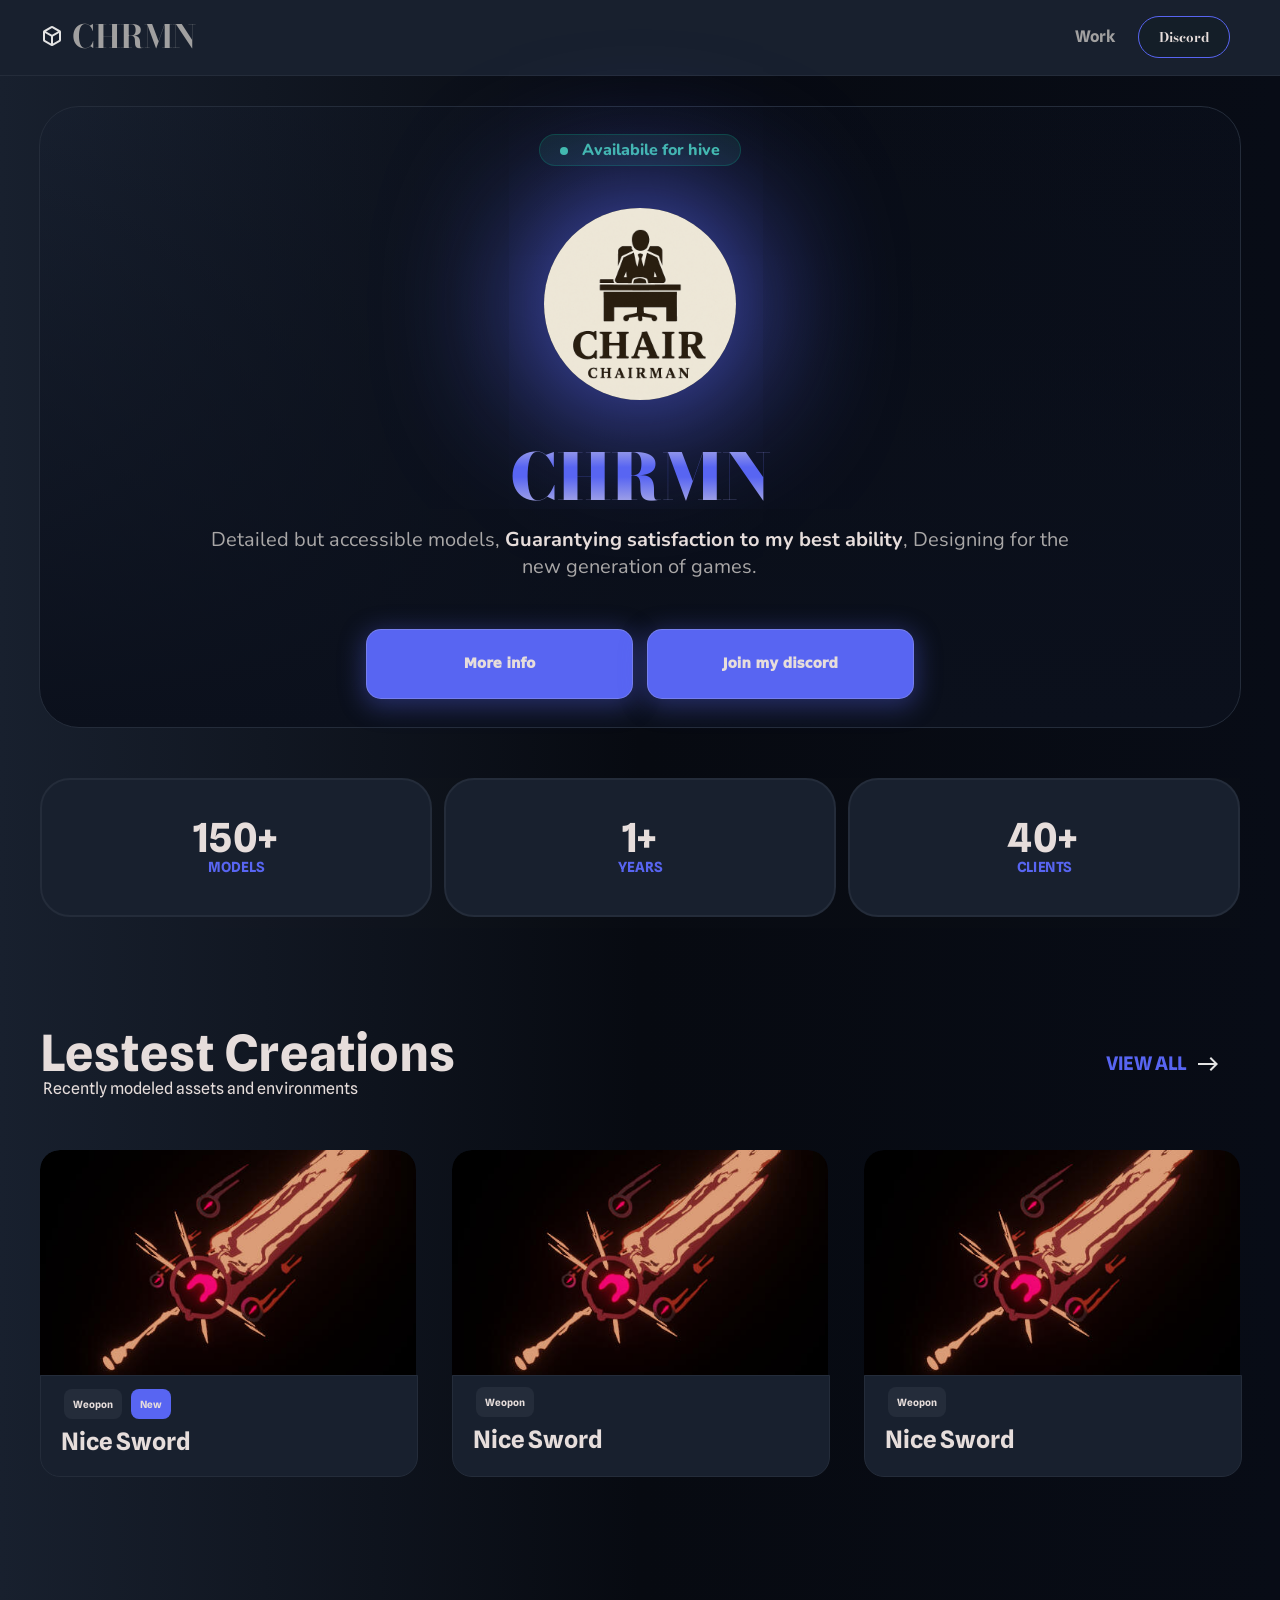
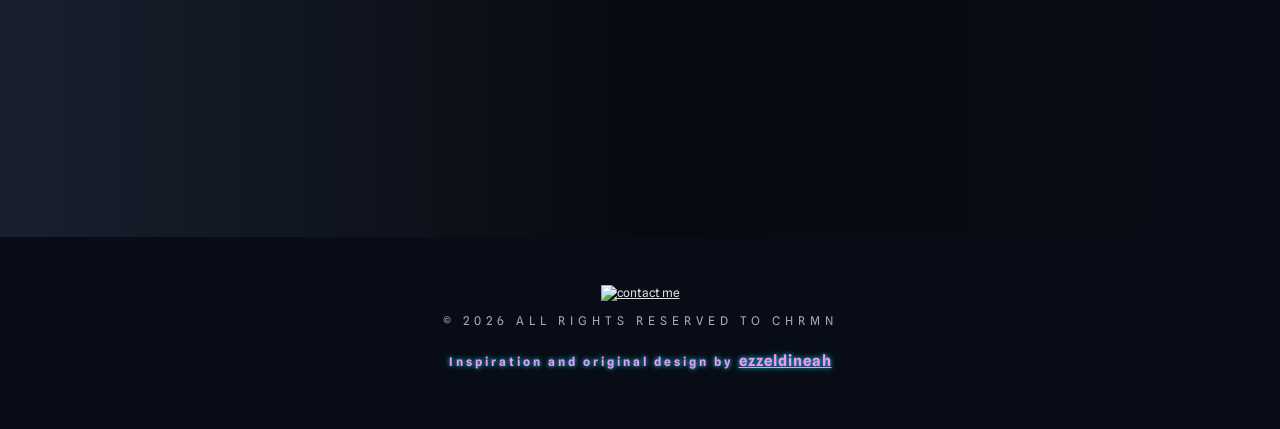
==== index.html @ 0dd06a80 "Add files via upload" ====
<html lang="en">
<head>
    <meta charset="UTF-8">
    <title>CHRMN portfolio</title>
    <meta name="viewport" content="width=device-width, initial-scale=1.0">
    <link rel="stylesheet" href="style.css">
</head>
<body>
    <header>
        <div>
            <h1><a href="index.html"><img src="images/cube.svg" alt=""> CHRMN</a></h1>
            <nav>
                <ul>
                    <li><a href="current.html">Work</a></li>
                    <li><a href="https://discord.gg/acXDF9AMBc"><button>Discord</button></a></li>
                </ul>
            </nav>
        </div>
         
    </header>
    
    <div class="main">
        <div id="mainsec1"> <p><b></b> Availabile for hive</p></div>
        <img id="mainsec2" src="images//logo.png" alt="">
        <h1 id="mainsec3">CHRMN</h1>
        <p id="mainsec4">Detailed but accessible models, <b>Guarantying satisfaction to my best ability</b>, Designing for the new generation of games.</p>
        <span id="mainsec5">
            <button> More info </button>
            <a href="https://discord.gg/acXDF9AMBc"><button> Join my discord </button></a>
        </span>
    </div>
    <section id="dov" class="acheivements">
        <div id="s1"><h2>150+ <p>MODELS</p></h2></div>
        <div id="s2"><h2>1+ <p>YEARS</p></h2></div>
        <div id="s3"><h2>40+ <p>CLIENTS</p></h2></div>
    </section>

    <section id="dov" class="creations">
        <div>
            <h1>Lestest Creations</h1>
            <p>Recently modeled assets and environments</p>
        </div>

        <div>
            <a href="current.html"><h3>VIEW ALL <img src="images/right.svg" alt="View my work"></h3>
            </a>
        </div>
    </section>
    <section id="dov" class="recent" >
        <div >
            <span><img src="images/image03.jpg" alt="#"></span>
            <div >
                <p><a>Weopon</a> <a id="new">New</a></p>
                <h1>Nice Sword</h1>
            </div>
        </div>
         <div>
            <span><img src="images/image03.jpg" alt="#"></span>
            <div>
                <p><a>Weopon</a> </p>
                <h1>Nice Sword</h1>
            </div>
        </div>
         <div>
            <span><img src="images/image03.jpg" alt="#"></span>
            <div>
                <p><a>Weopon</a></p>
                <h1>Nice Sword</h1>
            </div>
        </div>
    </section>
    <footer>
        <a href="https://discord.com/users/chair_5041" target="_blank"><img src="images/mail_24dp_E3E3E3_FILL0_wght400_GRAD0_opsz24.svg" alt="contact me"></a>
        <p id="c">© 2026 All rights reserved to Chrmn</p>
        <p id="e">Inspiration and original design by <a target="_blank" href="https://discord.com/users/ezzeldineah">ezzeldineah</a></p>
    </footer>
</body>
</html>
---- style.css ----
@import url('https://fonts.googleapis.com/css2?family=Bodoni+Moda:ital,opsz,wght@0,6..96,400..900;1,6..96,400..900&family=Nixie+One&display=swap');
@import url('https://fonts.googleapis.com/css2?family=Nunito:ital,wght@0,200..1000;1,200..1000&display=swap');
@import url('https://fonts.googleapis.com/css2?family=Nunito:ital,wght@0,200..1000;1,200..1000&family=Spline+Sans:wght@300..700&display=swap');
*{
    color: #E6DDDB;
}

body{
    background: linear-gradient(-90deg, #080c16 0%, #070a11 50%, #18202E 100%);
    margin: 0;
    overflow-x: hidden;
}
header{
    background-color: #18202E;
    display: flex;
    justify-content: center;
    align-items: center;
    margin: 0px;
    border-bottom: 1px solid #242c3a;
    font-family: "Bodoni Moda", sans-serif;
    font-weight: bold;
    width: 100vw;
}
header h1{
    line-height: 1;
}
header a{
    color: rgb(161, 160, 160);
    text-decoration: none;  
    transition: all 100ms ease 0s;
}
header a:hover{
    color: #ffffff;
}
header div{
    width: min(75em, 95%);
    display: flex;
    justify-content: space-between;
    
}
nav{
    font-family: Spline sans,system-ui, -apple-system, BlinkMacSystemFont, 'Segoe UI', Roboto, Oxygen, Ubuntu, Cantarell, 'Open Sans', 'Helvetica Neue', sans-serif;
    
}
nav ul{
    list-style-type: none;
}
nav li{
    display: inline-block;
    padding:0px 10px;
}
nav li button{
    background-color: #0e1b1b47;
    transition: all 0.3s ease 0s;
    border-radius: 100px;
    border: 1px solid #5865f2;
    padding:10px 20px;
    transition: all 0.3s ease 0s;
    font-family: "Bodoni Moda", sans-serif;
    font-weight: bold;
}
nav li button:hover{
    background-color: #E6DDDB;
    color: #152828;
}

@media (max-width:500px){
    header{
        justify-content: center;
    }
    header nav{
        display: none;
    }
    header div{
        justify-content: center;
    }

    footer{
        padding-bottom: 30px;
    }
    #Work nav{
        display: block;
    }
    body{
        overflow-x: scroll;
    }
    #mainsec3{
        transition: all 6s ease;
        scale: 0.5;
    }
    #mainsec4{
        transition: all 6s ease;
        
    }
    #mainsec5{
        scale:0.5;
    }
    #s1{
        width: 100%;
    }
    #s1 h2{
        scale: 0.5;
    }
    #s2{
        width: 80%;
        translate: 20% 0%;
    }
    #s2 h2{
        scale: 0.5;
    }
    .creations div h1{
        scale:0.8;
    }
    .creations div p{
        scale:0.8;
    }
    .creations h3{
        scale:0.5;
        translate: -40% 0%;
    
    }

    .allimg a:nth-child(1) img{
        border-bottom: 2px solid #E6DDDB;
    }

}

/* info card */
.main{
    min-height: 620px;
    margin: auto;
    margin-top: 30px;
    border-radius: 40px;
    background:linear-gradient(0deg, #0b101c, #1a264217);
    border: 1px solid #242c3a;
    width:min(75em, 95dvw);
    display: grid;
    grid-template-rows: 60px 220px 100px 80px 80px;
    grid-template-areas: 
    "availability"
    "logo"
    'name'
    'detail'
    'buttons' ;
    align-items: center;
    justify-items: center;
    justify-content: center;
    align-content: space-evenly;
    font-family: Nunito, system-ui, -apple-system, BlinkMacSystemFont, 'Segoe UI', Roboto, Oxygen, Ubuntu, Cantarell, 'Open Sans', 'Helvetica Neue', sans-serif;
}

#mainsec1{
    max-width: 80vw;
    padding: 14px;
    grid-area: 'availability';
    text-align: center;
}
#mainsec1 p{
    color: #40c5a6;
    background-color: #40c5a61b;
    padding: 4px;
    padding-left: 20px;
    padding-right: 20px;
    border-radius: 100px;
    border: 1px solid #04634d90;
    font-weight: 800;
}
#mainsec1 b{
    background-color: #40c5a6;
    display: inline-block;
    margin-right: 10px;
    width: 8px;
    height: 8px;
    border-radius: 100%;
    animation-name: pin;
    animation-duration: 1.3s;
    animation-delay: 0s;
    animation-timing-function: ease;
    animation-iteration-count: infinite;
    
}
@keyframes pin{
    0%{
        box-shadow: 0px 0px 1px 1px #40c5a6;
        
    }
    50%{
        box-shadow:0px 0px 6px 6px #40c5a6;
        box-shadow: 0px 0px 5px 5px #40c5a61b ;
    }
}
#mainsec2{
    grid-area: 'logo';
    width: clamp(2vw, 12rem, 80vw);
    height: auto;
    border-radius: 100%;
    box-shadow: 0px 0px 150px 10px #5865f2 ;
    animation: hover 7s ease-out infinite;
}
@keyframes hover{
    0%{
        transform: translateY(0px);
    }
    50%{
        transform: translateY(10px);
    }
    100%{
       transform: translateY(0px); 
    }

}
#mainsec3{
    grid-area: 'name';
    font-size:4rem;
    background:linear-gradient(#E6DDDB 0%, #5865f2 40%, #5865f2 50%, #E6DDDB 100%);
    -webkit-background-clip:text;
    color: transparent;
    font-family: "Bodoni Moda", sans-serif;
    font-weight: 1000;
}
#mainsec4{
    grid-area: 'detail';
    font-size:clamp( 1em, 20px, 5vw);
    width: 80%;
    text-align: center;
    padding-bottom: 5%;
    color: rgb(169, 167, 167);
    font-weight:400;
    
}
.main #mainsec5 button{

    background-color: #5865f2;
    border-radius: 15px;
    border: none;
    margin: 5px;
    height: 70px;
    box-shadow: 0px 5px 25px 3px #5865f259;
    width: min(20em);
    border: 1px solid #e6dddb36;
    font-weight: 1000;
    transition: all 150ms ease-in-out;
    font-family: system-ui, -apple-system, BlinkMacSystemFont, 'Segoe UI', Roboto, Oxygen, Ubuntu, Cantarell, 'Open Sans', 'Helvetica Neue', sans-serif;
}
.main button:hover{
    scale: 1.05;
}
#mainsec5{
    padding: 20px;
    margin-bottom: 20px;
    grid-area: 'buttons';
    text-align: center;
    
}


/* achivements */
.acheivements{
    background-color: #242c3a07;
    text-align: center;
    width:min(75em, 95vw);
    margin: auto;
    margin-top: 50px;
    height: 150px;
    display: flex;
    gap: 1%;

    
}
.acheivements div{
    background-color: #18202E;
    width: 100%;
    height: 90%;
    border-radius: 30px;
    border: 2px solid #242c3a;
    display: flex;
    align-items: center;
    justify-content: center;
    gap: 5px;
    flex-shrink: 1;
    font-family:Spline sans,sans-serif, -apple-system, BlinkMacSystemFont, 'Segoe UI', Roboto, Oxygen, Ubuntu, Cantarell, 'Open Sans', 'Helvetica Neue', sans-serif;

    
}
.acheivements div h2{
    width: 30%;
    font-size: 40px;
    margin: 0; 
    line-height: 1;
    font-weight: 1000;
}
.acheivements div h2 p{
    scale: 0.7;
    font-size: 20px;
    color: #5865f2;
    font-weight: 800;
    margin: 0;
}
.acheivements div:hover{
    border-color: #5865f250;
}

@media (max-width:1000px){
    .acheivements{
        margin-bottom: 220px;
        display: grid;
        grid-template-columns: 50% 50%;
        grid-template-rows:100% 100%;
    }
    #s3{
        width: 200%;
    }
    
}

/* creations */

.creations{
    margin: auto;
    margin-top: 100px;
    display: flex;
    justify-content: space-between;
    align-items: center;
    width: min(75em, 95dvw);
    font-family:Spline sans,sans-serif, -apple-system, BlinkMacSystemFont, 'Segoe UI', Roboto, Oxygen, Ubuntu, Cantarell, 'Open Sans', 'Helvetica Neue', sans-serif;
    
}
.creations div h1{
    margin: 0px;
    line-height:1;
    font-weight: 1000;
    font-size: 50px;
    
}
.creations div p{
    line-height: 1;
    margin: 3px;
}
.creations h3{
    display: flex;
    color: #5865f2;
    padding-right: 20px;
    
}
.creations a{
    text-decoration: none;
}

.creations h3 img{
    padding-left: 10px;
}

.creations h3:hover img{
    animation: forwards 1s linear;
    translate: 6px 0%;
    transition: all 50ms ease;
    cursor: pointer;
}

/* recent */
.recent{
    grid-template-columns: repeat(auto-fit, minmax(350px, 1fr));
    display: grid;
    margin: auto;
    margin-top: 50px;    
    width: min(75em, 95%);
    flex-wrap: wrap;
    gap: 3%;
    padding: 0px;
    justify-content: space-between;
    font-family:Spline sans,sans-serif, -apple-system, BlinkMacSystemFont, 'Segoe UI', Roboto, Oxygen, Ubuntu, Cantarell, 'Open Sans', 'Helvetica Neue', sans-serif;
}
.recent div{
    width:100%;
    border-radius: 20px;

}
.recent div div{
    width:100%;
    height: 100px;
    border-top-left-radius:0px ;
    border-top-right-radius:0px ;
    background-color: #18202E;
    display: flex;
    flex-direction: column;
    line-height:0.1;
    position: relative;
    z-index: 0;
    border: 1px solid #242c3a;
}
.recent div div a{
    background-color: #242c3a;
    padding:9px;
    margin: 3px;
    text-decoration: none;
    border-radius: 8px;
    font-weight: 1000;
    font-size: 10px;
}
.recent div div #new{
    background-color: #5865f2;
}
.recent div div p{
    padding:10px;
    padding-left: 20px;
    padding-bottom: 0px;
    
}
.recent div div h1{
    padding-bottom:10px;
    padding-left: 20px;
    padding-top: 0px;
    transition: all 100ms ease;
}
.recent img{
    border-top-left-radius:20px ;
    border-top-right-radius:20px ;
    width:100%;
    aspect-ratio: 1/0.6;
    object-fit: cover;
    z-index: -1;
    transition: all 500ms ease;
}
.recent span{
    width: 100%;
    height:auto;
    display: block;
    overflow: hidden;
    border-top-left-radius:20px ;
    border-top-right-radius:20px ;
}
.recent div:hover img{
   scale: 1.05;
   
}
.recent div:hover div h1{
   color: #5865f2;
   
}
/* footer */
footer{
    font-size: 12px;
    text-align: center;
    width: 100dvw;
    height: 16em; 
    position: relative;
    background-color: #080c16;
    display: flex;
    flex-direction: column;
    margin-top: 40dvh;
    align-items: center;
    justify-content: center;
    font-family:Spline sans,sans-serif, -apple-system, BlinkMacSystemFont, 'Segoe UI', Roboto, Oxygen, Ubuntu, Cantarell, 'Open Sans', 'Helvetica Neue', sans-serif;
    
}
footer #c{
    color:rgb(169, 167, 167) ;
    text-transform: uppercase;
    letter-spacing: 5px;
}
footer #e{
    color:rgb(250, 144, 250);
    letter-spacing: 3px;
    font-weight: 1000;
    font-size: 12px;
    animation: glow 3s ease-in-out 0s infinite forwards;
}
footer #e a{
    font-size: 15px;
    color:rgb(250, 144, 250);
    letter-spacing: 1px;
    animation: glow 6s ease-in-out 0s infinite forwards;
   
}
@keyframes glow{
    0%{
         text-shadow: 0px 0px 5px cyan;
    }
    50%{
         text-shadow: 0px 0px 28px rgb(250, 144, 250);
    }
    100%{
         text-shadow: 0px 0px 5px cyan;
    }
}
footer a:hover{
    translate: 0% -50%;
    transition: all 150ms ease;
    color: cyan;
    scale: 1.2 ;
}
footer #e a:hover{
    transition: all 150ms ease;
    color: rgba(0, 255, 255, 0.609);
    scale: 1.2 ;
}

/* @keyframes fade-slide{
   from{
    opacity: 0;
    padding-top: 30px;
   }
   to{
    opacity: 1;
    padding-top: 0px;
   }

} */

/* #dov{
    animation: fade-slide 1s ease;
    animation-timeline: view();
    animation-range: entry 0% cover 50%;
} */


/* ------------------WORKALL------------------------- */
#Work{
    background-color: #18202E;
    display: flex;
    justify-content: space-evenly;
    font-family: "Bodoni Moda", sans-serif;
    font-weight: bold;
    width: 100dvw;
    flex-wrap: wrap;
    line-height: 1;
}
nav .ulall{
    list-style-type: none;
    padding: 0px;
    display: flex;
    flex-wrap: wrap;
    justify-content: center;
}
nav .ulall li a{
    margin: 3px;
    font-size: 14px;
    padding: 10px 20px;
    background-color: #242c3a;
    border-radius: 10px;
    border: 1px solid #313846;
}
nav .ulall li{
    display: flex;
    flex-wrap: wrap;
}

/* all categories images */

.allimg{
    display: flex;
    flex-wrap: wrap;
    top: 40px;
    position: relative;
    width: min(79em, 95%);
    justify-content: center;
    gap: 20px;
    margin: auto;
    animation: load 500ms ease;
}

.allimg img{
    width:250px;
    border-radius: 20px;
    border: 2px solid #18202E;
    aspect-ratio: 1/1;
    object-fit: cover;
    max-width: 95%;
    padding: 2px;
}
#qs{
    object-fit: contain;
}
.allimg a:nth-child(1){
  aspect-ratio: 2/1;
  object-fit: cover;
  width:min(32.5em, 95%); 
}
.allimg a:nth-child(1) img{
    width: 100%;
    max-width: 100%;
    aspect-ratio: 2/1;
    object-fit: cover;
}
.allimg .TtO{
    width:min(32.5em, 95%); 
    height: 12em;
    aspect-ratio: 2/1;
    object-fit: contain;
    border: none;
}
.allimg .TtO img{
    width: 100%;
    height: 90%;
    max-width: 100%;
    aspect-ratio: 2/1;
    border: 2px solid #18202E;
}
.ulall #current{
    background-color: #5865f2;
    color: white;
}

.ulall #past{
    background-color: #5865f2;
    color: white;
}

@keyframes load{
    from{
        opacity: 0;
        translate: 0px 10px;
    }
    to{
        opacity: 1;
    }
}
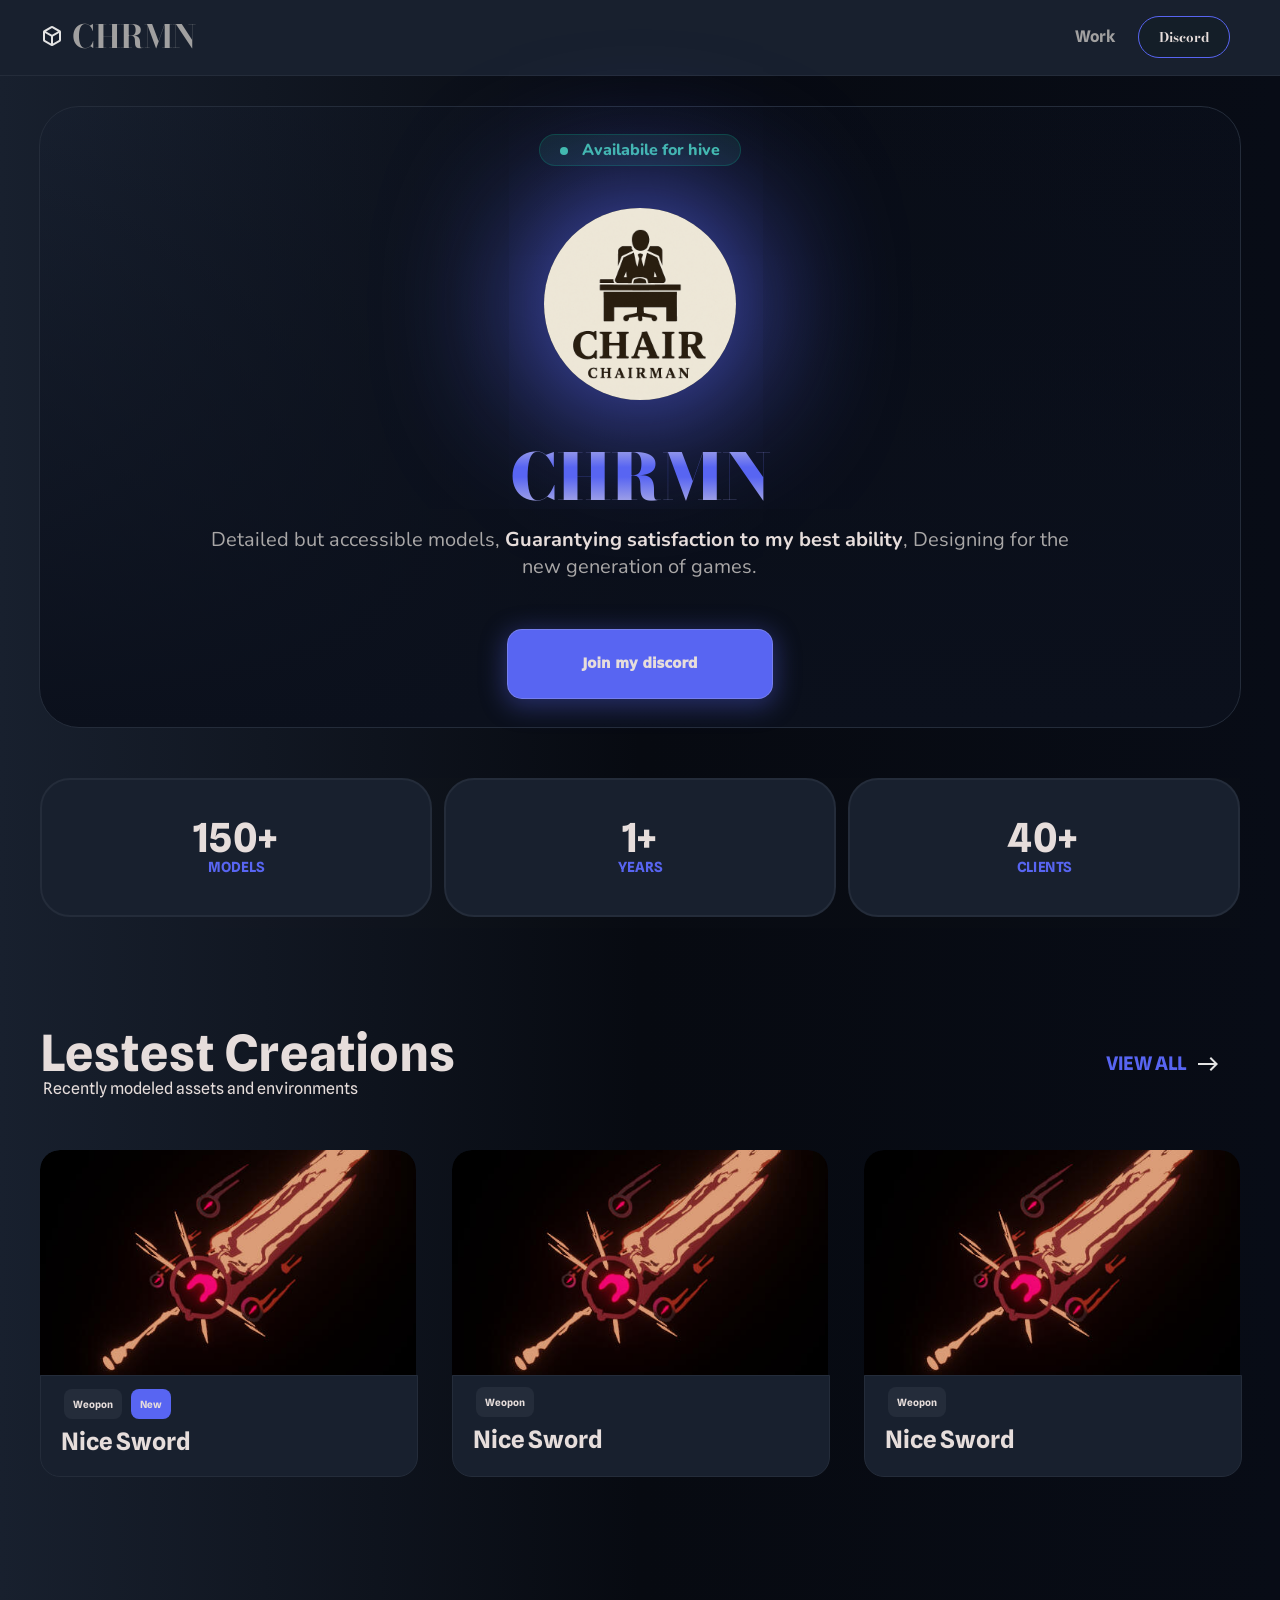
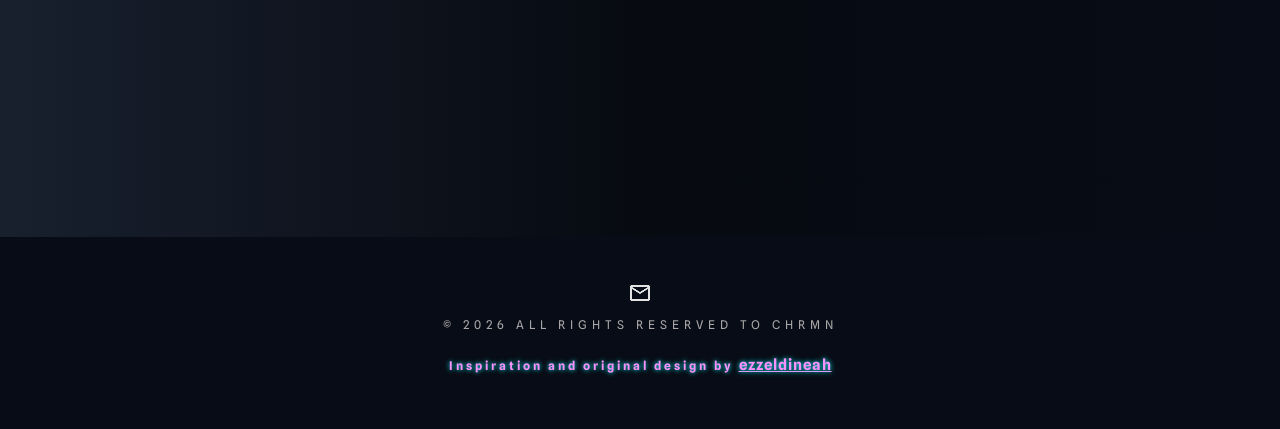
==== commit 4fd17214: "Fix HTML formatting and clean up code" ====
--- a/index.html
+++ b/index.html
@@ -4,6 +4,7 @@
     <title>CHRMN portfolio</title>
     <meta name="viewport" content="width=device-width, initial-scale=1.0">
     <link rel="stylesheet" href="style.css">
+    <link rel="icon" type="image/png" href="images/logo.png">
 </head>
 <body>
     <header>
@@ -25,7 +26,6 @@
         <h1 id="mainsec3">CHRMN</h1>
         <p id="mainsec4">Detailed but accessible models, <b>Guarantying satisfaction to my best ability</b>, Designing for the new generation of games.</p>
         <span id="mainsec5">
-            <button> More info </button>
             <a href="https://discord.gg/acXDF9AMBc"><button> Join my discord </button></a>
         </span>
     </div>
@@ -70,7 +70,7 @@
         </div>
     </section>
     <footer>
-        <a href="https://discord.com/users/chair_5041" target="_blank"><img src="images/mail_24dp_E3E3E3_FILL0_wght400_GRAD0_opsz24.svg" alt="contact me"></a>
+        <a href="https://discord.com/users/chair_5041" target="_blank"><img src="images/mail_24dp_E3E3E3_FILL0_wght400_GRAD0_opsz24.png" alt="contact me"></a>
         <p id="c">© 2026 All rights reserved to Chrmn</p>
         <p id="e">Inspiration and original design by <a target="_blank" href="https://discord.com/users/ezzeldineah">ezzeldineah</a></p>
     </footer>
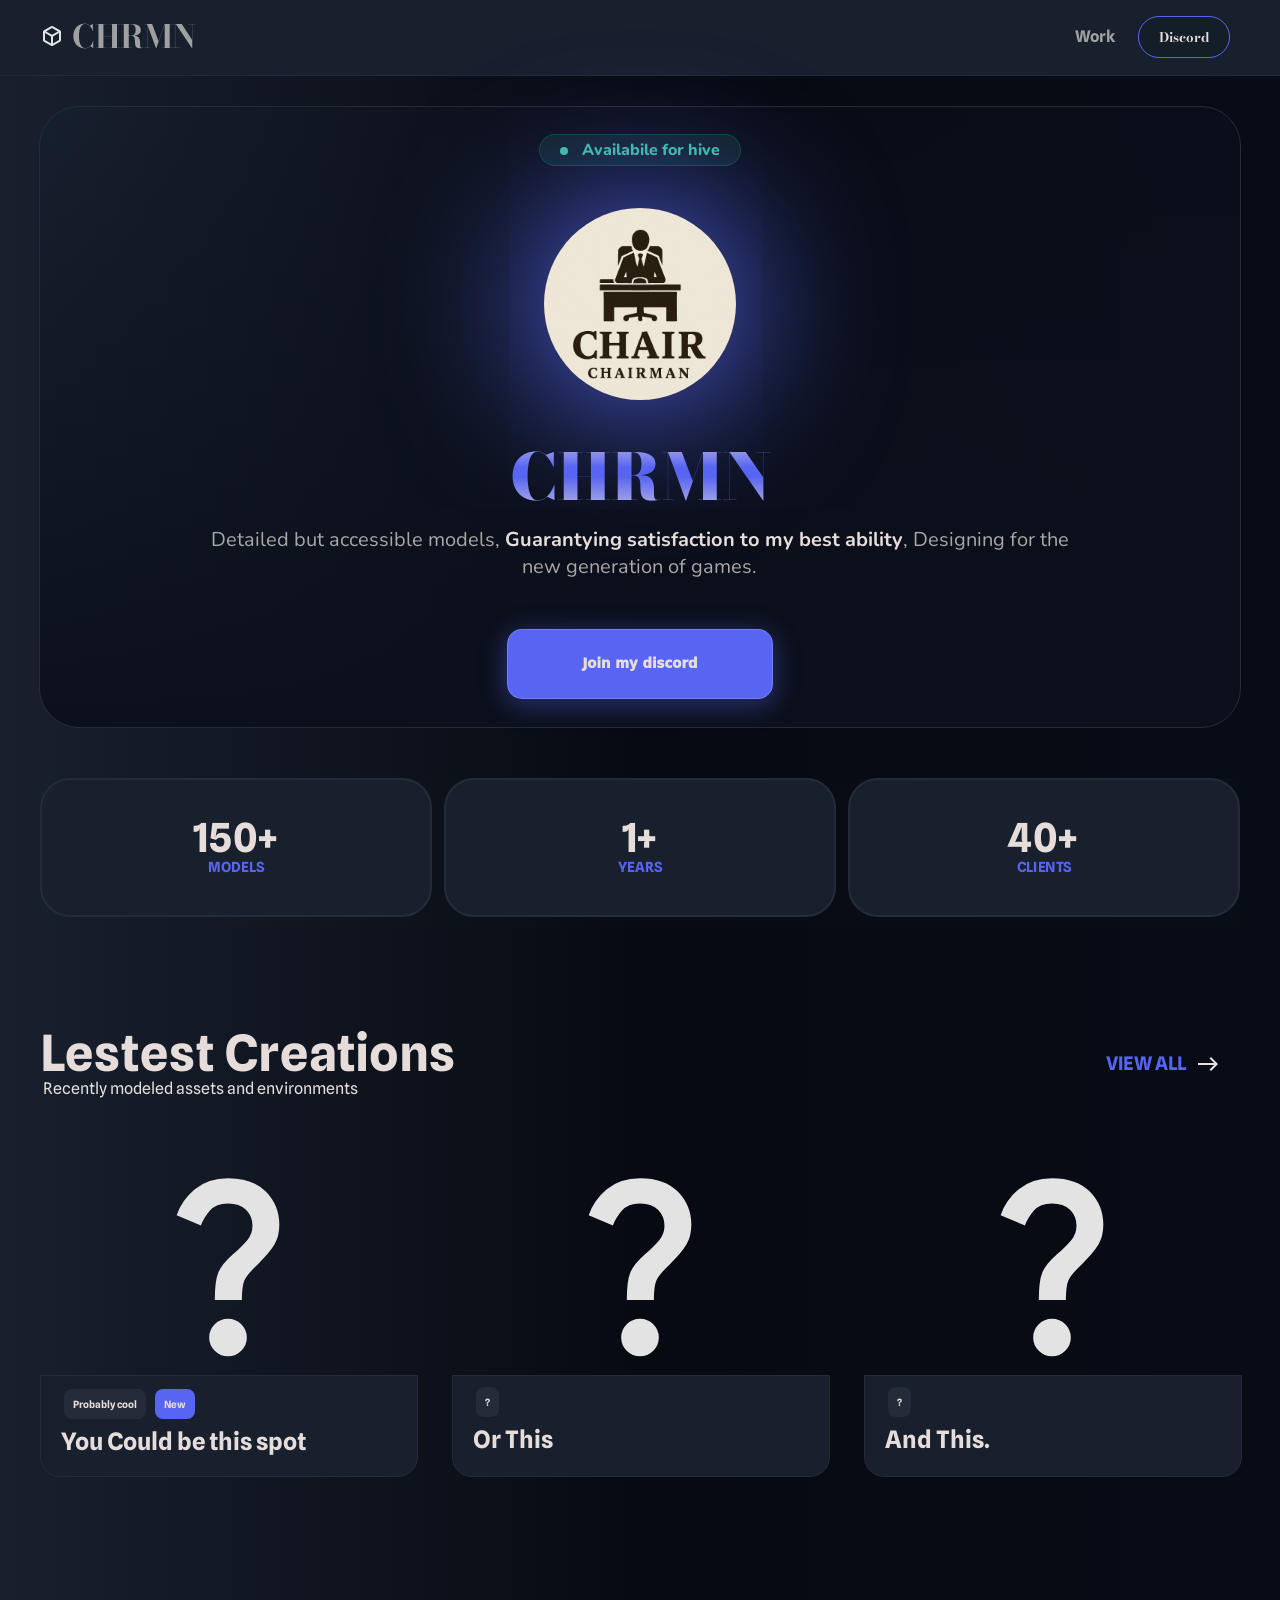
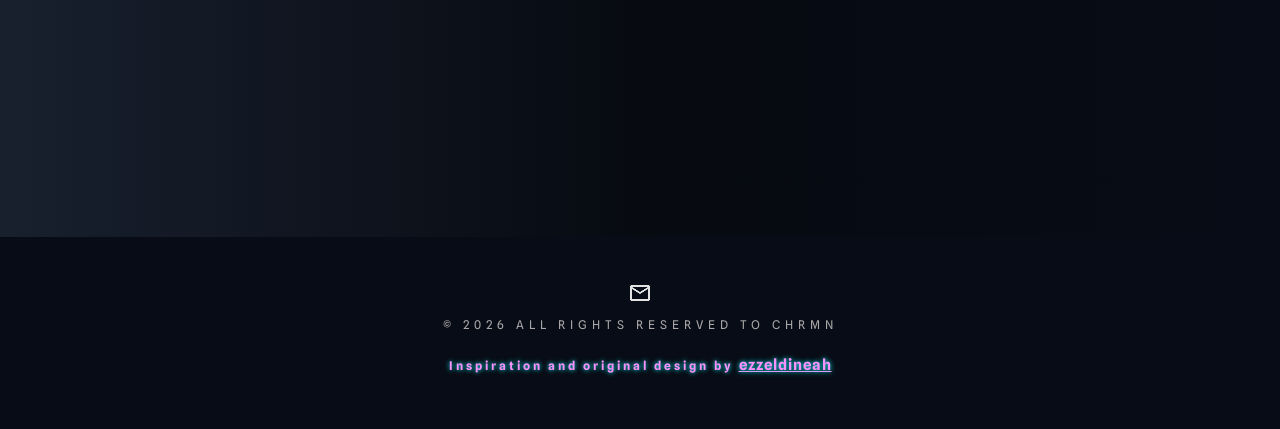
==== commit 0d1f8ae6: "Revise index.html for content and layout updates Updated the content and structure of the portfolio " ====
--- a/index.html
+++ b/index.html
@@ -48,24 +48,24 @@
     </section>
     <section id="dov" class="recent" >
         <div >
-            <span><img src="images/image03.jpg" alt="#"></span>
+            <span><img style="object-fit: contain;" src="images/question_mark_24dp_E3E3E3_FILL0_wght400_GRAD0_opsz24.svg" alt="Be my next model."></span>
             <div >
-                <p><a>Weopon</a> <a id="new">New</a></p>
-                <h1>Nice Sword</h1>
+                <p><a>Probably cool</a> <a id="new">New</a></p>
+                <h1>You Could be this spot</h1>
             </div>
         </div>
          <div>
-            <span><img src="images/image03.jpg" alt="#"></span>
+            <span><img style="object-fit: contain;" src="images/question_mark_24dp_E3E3E3_FILL0_wght400_GRAD0_opsz24.svg" alt="Be my next model."></span>
             <div>
-                <p><a>Weopon</a> </p>
-                <h1>Nice Sword</h1>
+                <p><a>?</a> </p>
+                <h1>Or This</h1>
             </div>
         </div>
          <div>
-            <span><img src="images/image03.jpg" alt="#"></span>
+            <span><img style="object-fit: contain;" src="images/question_mark_24dp_E3E3E3_FILL0_wght400_GRAD0_opsz24.svg" alt="Be my next model."></span>
             <div>
-                <p><a>Weopon</a></p>
-                <h1>Nice Sword</h1>
+                <p><a>?</a></p>
+                <h1>And This.</h1>
             </div>
         </div>
     </section>
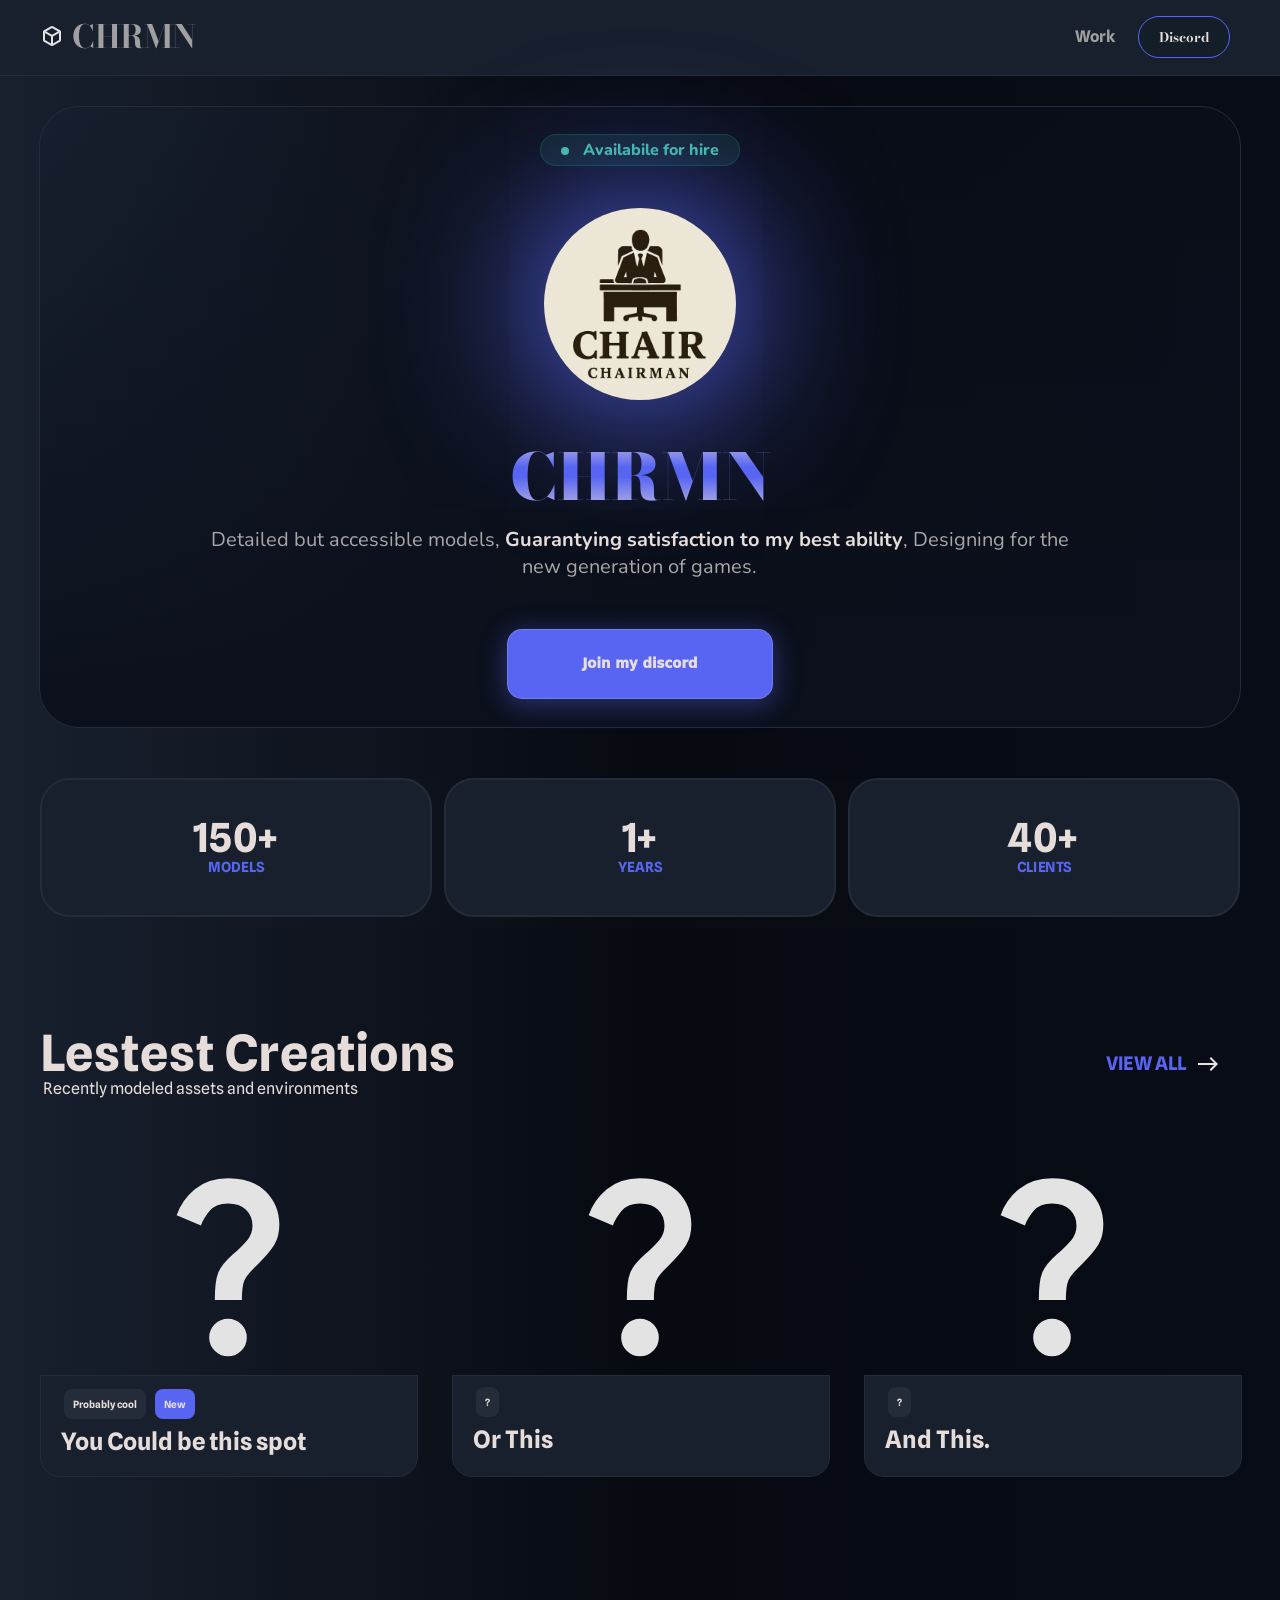
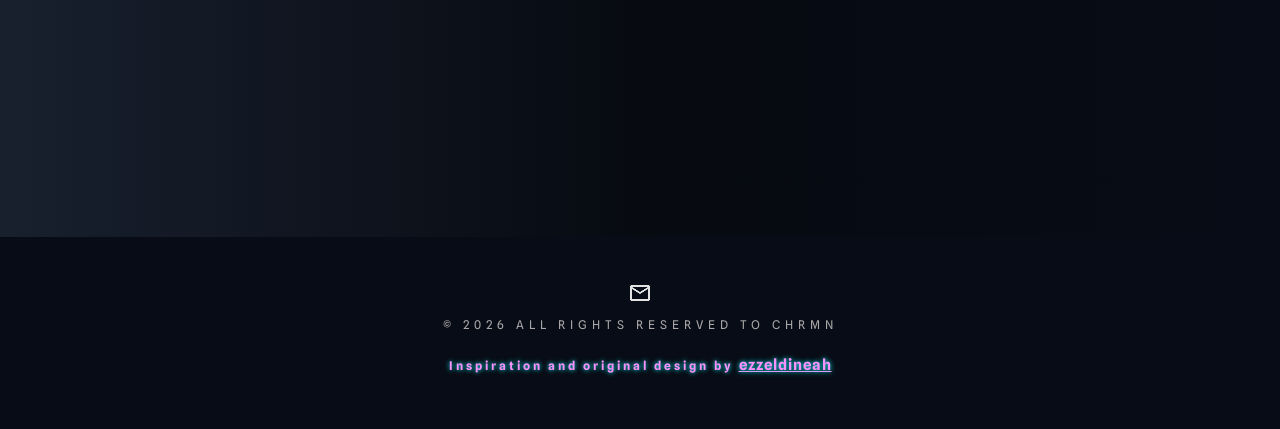
==== commit 920b81b9: "Update index.html" ====
--- a/index.html
+++ b/index.html
@@ -21,7 +21,7 @@
     </header>
     
     <div class="main">
-        <div id="mainsec1"> <p><b></b> Availabile for hive</p></div>
+        <div id="mainsec1"> <p><b></b> Availabile for hire</p></div>
         <img id="mainsec2" src="images//logo.png" alt="">
         <h1 id="mainsec3">CHRMN</h1>
         <p id="mainsec4">Detailed but accessible models, <b>Guarantying satisfaction to my best ability</b>, Designing for the new generation of games.</p>
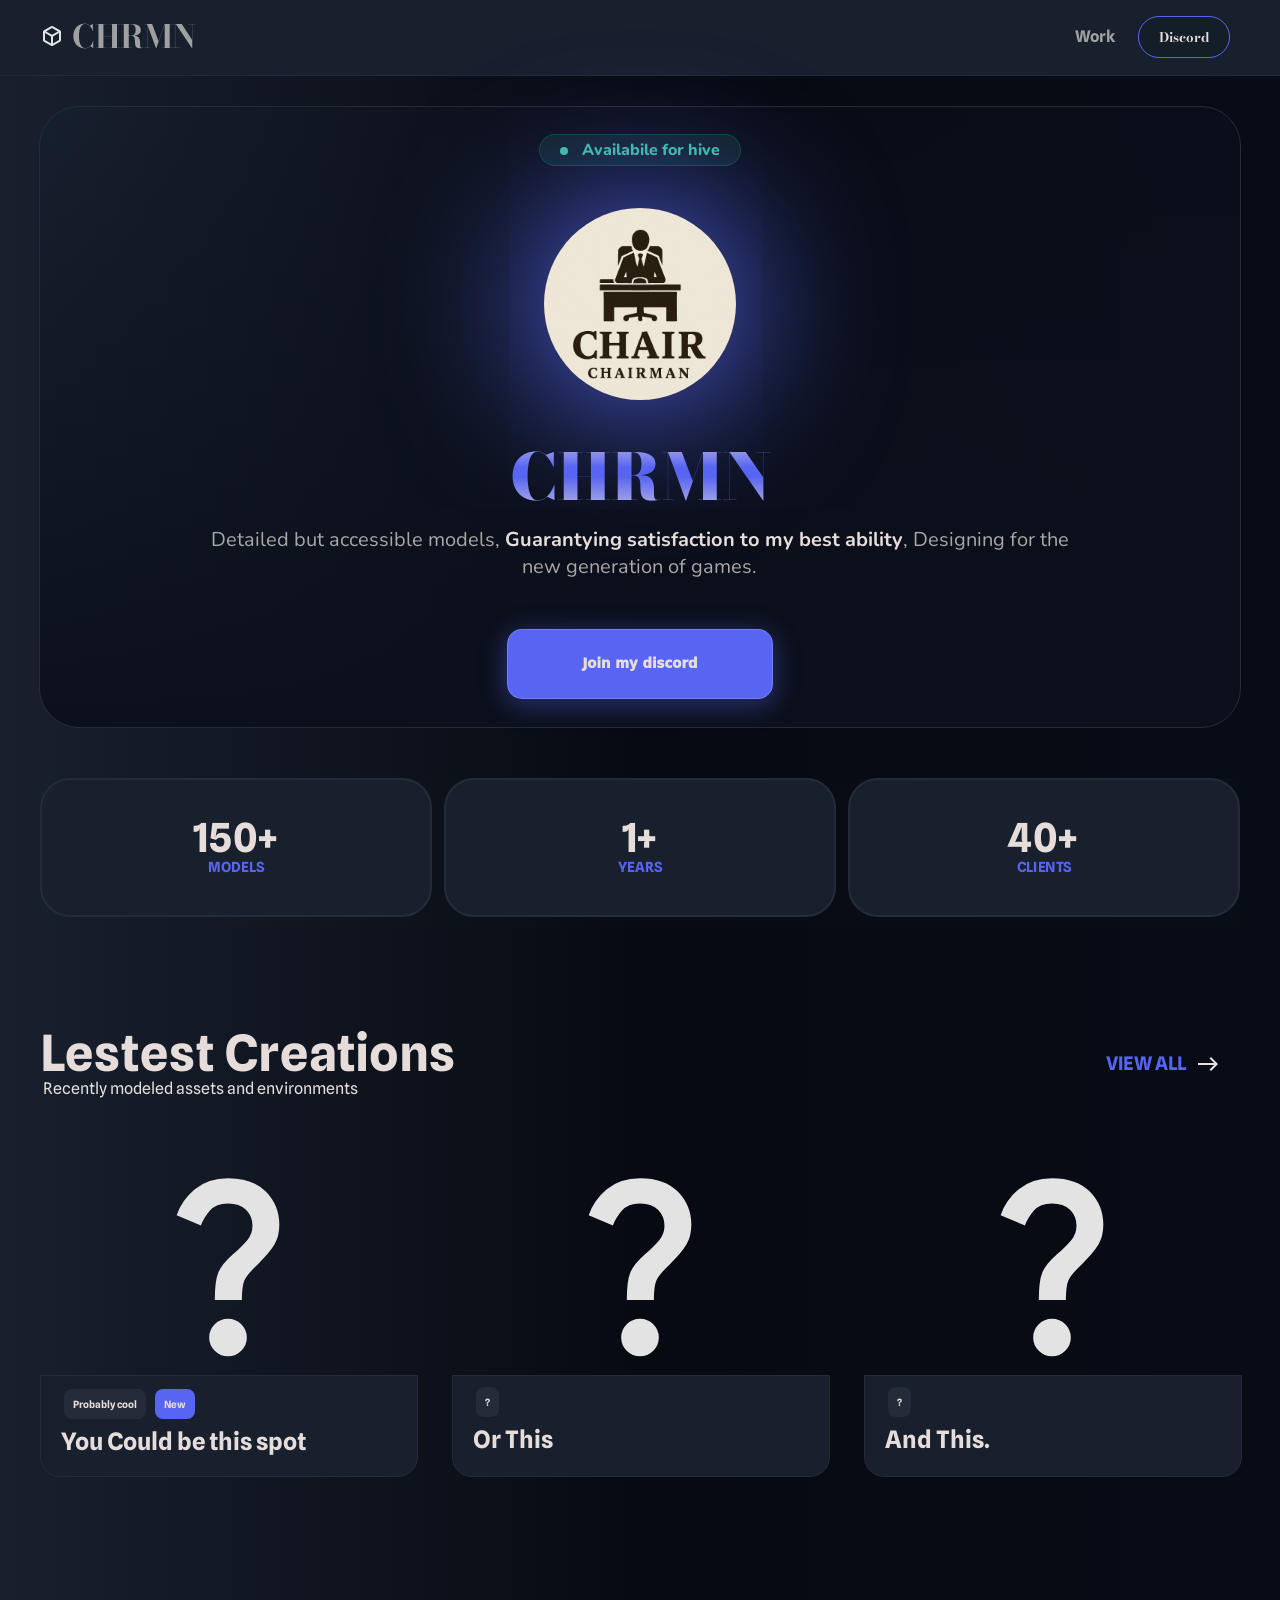
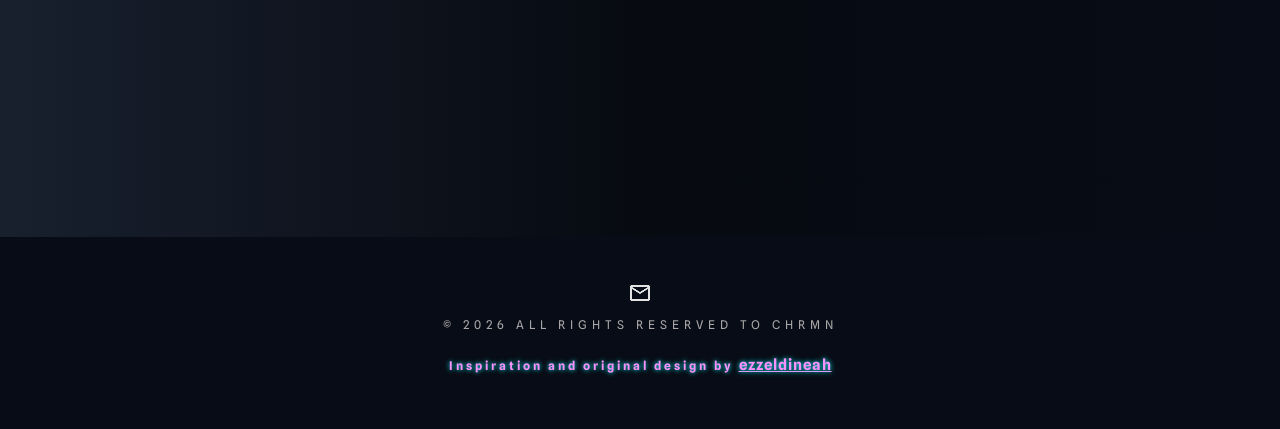
==== commit 1748cd9f: "Add files via upload" ====
--- a/index.html
+++ b/index.html
@@ -4,7 +4,7 @@
     <title>CHRMN portfolio</title>
     <meta name="viewport" content="width=device-width, initial-scale=1.0">
     <link rel="stylesheet" href="style.css">
-    <link rel="icon" type="image/png" href="images/logo.png">
+    <link id="logo" rel="icon" type="image/png" href="images/logo.png">
 </head>
 <body>
     <header>
@@ -21,21 +21,22 @@
     </header>
     
     <div class="main">
-        <div id="mainsec1"> <p><b></b> Availabile for hire</p></div>
+        <div id="mainsec1"> <p><b></b> Availabile for hive</p></div>
         <img id="mainsec2" src="images//logo.png" alt="">
         <h1 id="mainsec3">CHRMN</h1>
         <p id="mainsec4">Detailed but accessible models, <b>Guarantying satisfaction to my best ability</b>, Designing for the new generation of games.</p>
         <span id="mainsec5">
+            <!-- <button> More info </button> -->
             <a href="https://discord.gg/acXDF9AMBc"><button> Join my discord </button></a>
         </span>
     </div>
-    <section id="dov" class="acheivements">
+    <section class="acheivements">
         <div id="s1"><h2>150+ <p>MODELS</p></h2></div>
         <div id="s2"><h2>1+ <p>YEARS</p></h2></div>
         <div id="s3"><h2>40+ <p>CLIENTS</p></h2></div>
     </section>
 
-    <section id="dov" class="creations">
+    <section class="creations">
         <div>
             <h1>Lestest Creations</h1>
             <p>Recently modeled assets and environments</p>
@@ -47,21 +48,21 @@
         </div>
     </section>
     <section id="dov" class="recent" >
-        <div >
+        <div id="dav" >
             <span><img style="object-fit: contain;" src="images/question_mark_24dp_E3E3E3_FILL0_wght400_GRAD0_opsz24.svg" alt="Be my next model."></span>
             <div >
                 <p><a>Probably cool</a> <a id="new">New</a></p>
                 <h1>You Could be this spot</h1>
             </div>
         </div>
-         <div>
+         <div id="dav">
             <span><img style="object-fit: contain;" src="images/question_mark_24dp_E3E3E3_FILL0_wght400_GRAD0_opsz24.svg" alt="Be my next model."></span>
             <div>
                 <p><a>?</a> </p>
                 <h1>Or This</h1>
             </div>
         </div>
-         <div>
+         <div id="dav">
             <span><img style="object-fit: contain;" src="images/question_mark_24dp_E3E3E3_FILL0_wght400_GRAD0_opsz24.svg" alt="Be my next model."></span>
             <div>
                 <p><a>?</a></p>
--- a/style.css
+++ b/style.css
@@ -3,12 +3,17 @@
 @import url('https://fonts.googleapis.com/css2?family=Nunito:ital,wght@0,200..1000;1,200..1000&family=Spline+Sans:wght@300..700&display=swap');
 *{
     color: #E6DDDB;
+    justify-self: center;
 }
 
 body{
     background: linear-gradient(-90deg, #080c16 0%, #070a11 50%, #18202E 100%);
-    margin: 0;
     overflow-x: hidden;
+    display: flex;
+    flex-direction: column;
+    justify-content: center;
+    width: 100%;
+    margin: 0px;
 }
 header{
     background-color: #18202E;
@@ -78,11 +83,8 @@
     footer{
         padding-bottom: 30px;
     }
-    #Work nav{
-        display: block;
-    }
     body{
-        overflow-x: scroll;
+        overflow-x: hidden;
     }
     #mainsec3{
         transition: all 6s ease;
@@ -103,7 +105,7 @@
     }
     #s2{
         width: 80%;
-        translate: 20% 0%;
+       
     }
     #s2 h2{
         scale: 0.5;
@@ -120,6 +122,12 @@
     
     }
 
+    #dov{
+        justify-content: center;
+    }
+    #dov #dav{
+        scale: 0.8;
+    }
     .allimg a:nth-child(1) img{
         border-bottom: 2px solid #E6DDDB;
     }
@@ -134,7 +142,7 @@
     border-radius: 40px;
     background:linear-gradient(0deg, #0b101c, #1a264217);
     border: 1px solid #242c3a;
-    width:min(75em, 95dvw);
+    width:min(75em, 95%);
     display: grid;
     grid-template-rows: 60px 220px 100px 80px 80px;
     grid-template-areas: 
@@ -310,6 +318,7 @@
     }
     #s3{
         width: 200%;
+        justify-self: normal;
     }
     
 }
@@ -322,7 +331,7 @@
     display: flex;
     justify-content: space-between;
     align-items: center;
-    width: min(75em, 95dvw);
+    width: min(75em, 95%);
     font-family:Spline sans,sans-serif, -apple-system, BlinkMacSystemFont, 'Segoe UI', Roboto, Oxygen, Ubuntu, Cantarell, 'Open Sans', 'Helvetica Neue', sans-serif;
     
 }
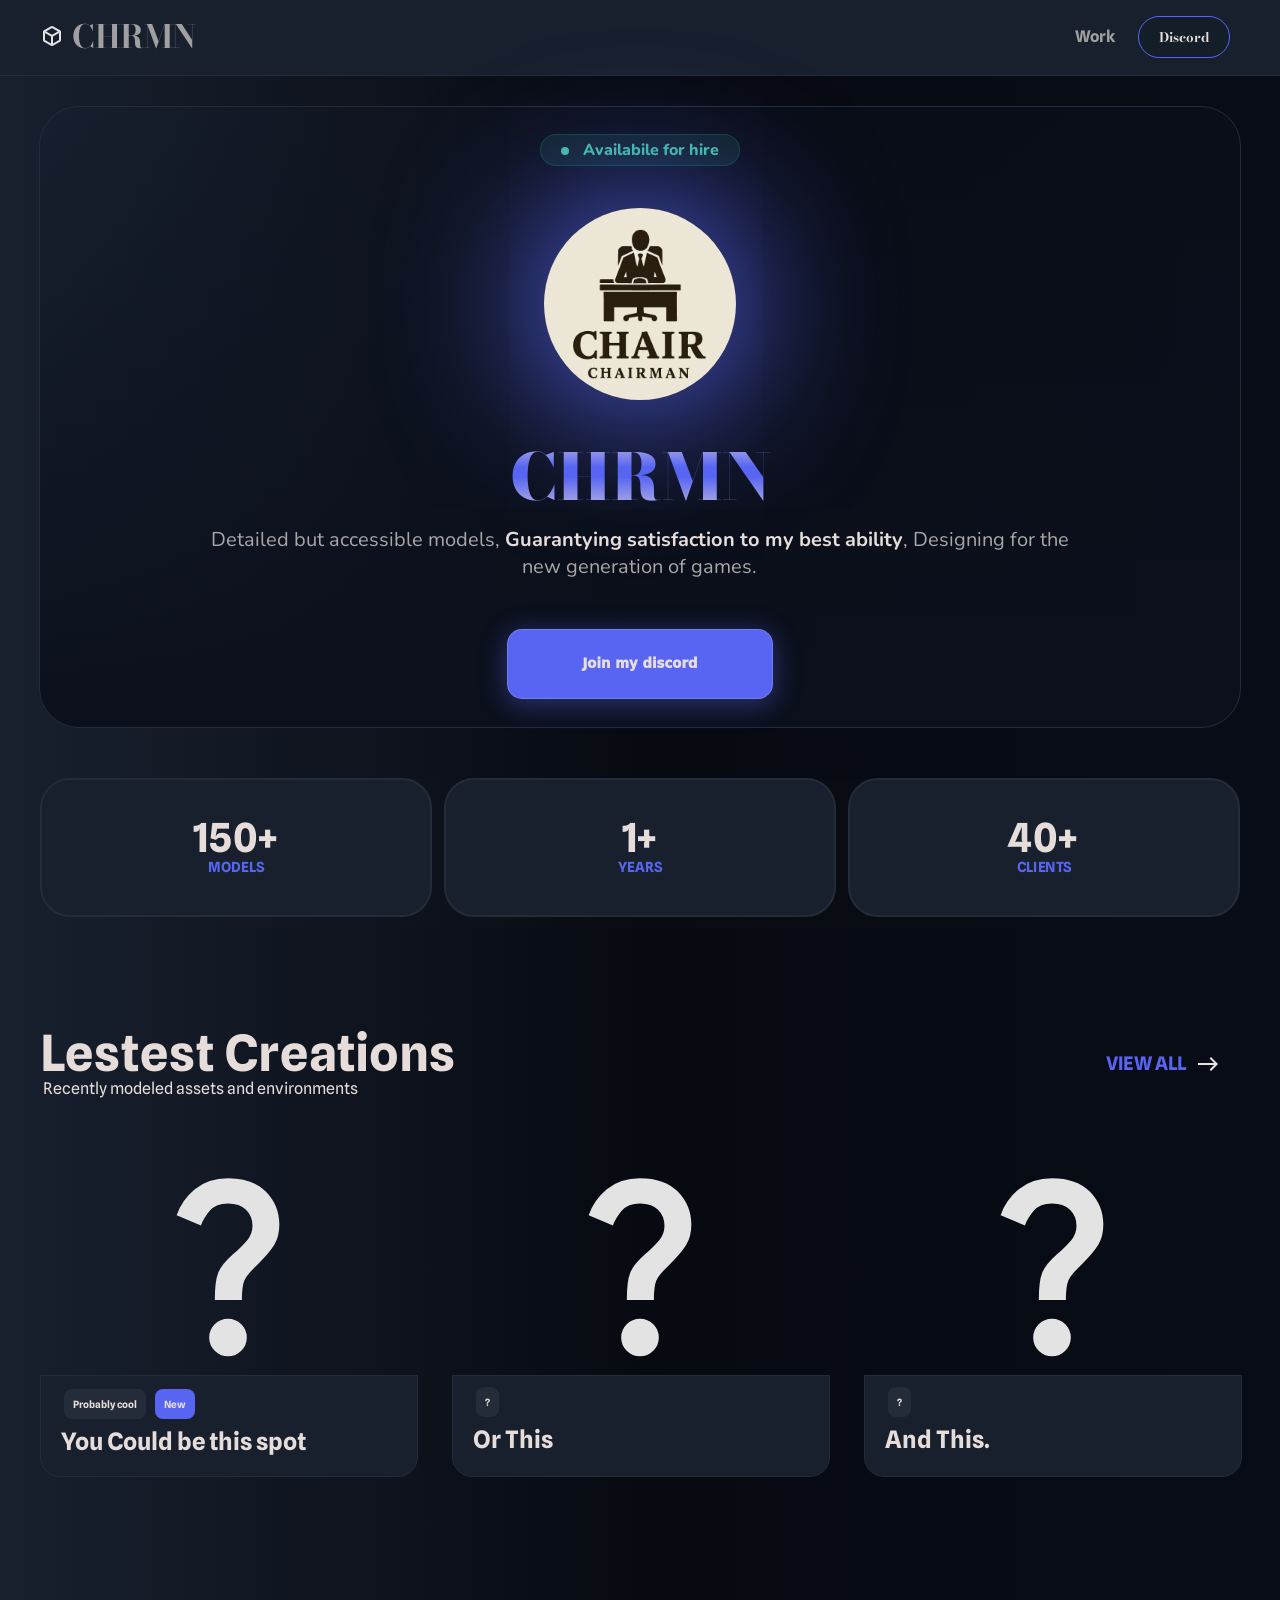
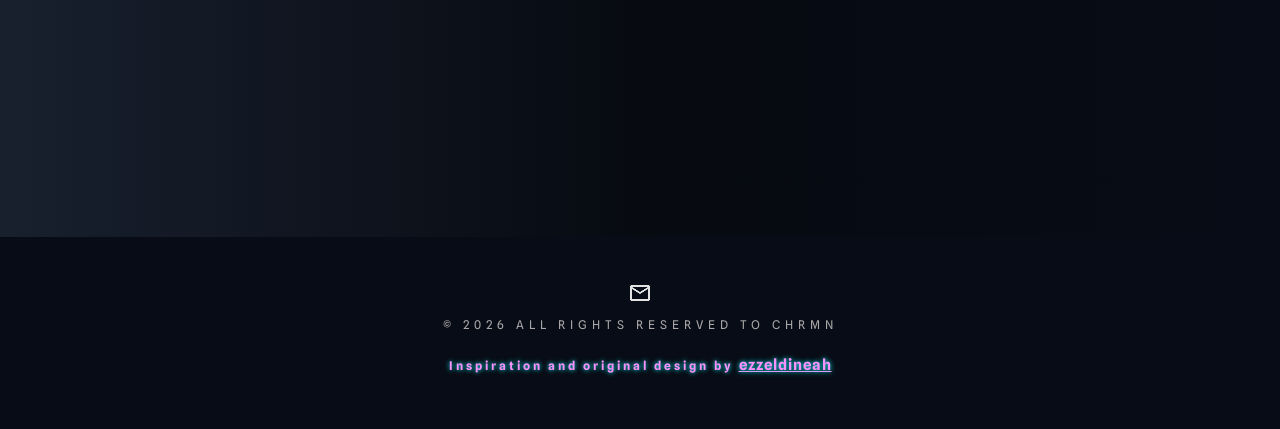
==== commit 5db20489: "Fix typos and improve text in index.html Corrected typos and improved text clarity in the HTML conte" ====
--- a/index.html
+++ b/index.html
@@ -21,7 +21,7 @@
     </header>
     
     <div class="main">
-        <div id="mainsec1"> <p><b></b> Availabile for hive</p></div>
+        <div id="mainsec1"> <p><b></b> Availabile for hire</p></div>
         <img id="mainsec2" src="images//logo.png" alt="">
         <h1 id="mainsec3">CHRMN</h1>
         <p id="mainsec4">Detailed but accessible models, <b>Guarantying satisfaction to my best ability</b>, Designing for the new generation of games.</p>
--- a/style.css
+++ b/style.css
@@ -12,7 +12,7 @@
     display: flex;
     flex-direction: column;
     justify-content: center;
-    width: 100%;
+    width: 100dvw;
     margin: 0px;
 }
 header{
@@ -24,7 +24,7 @@
     border-bottom: 1px solid #242c3a;
     font-family: "Bodoni Moda", sans-serif;
     font-weight: bold;
-    width: 100vw;
+    width: 100%;
 }
 header h1{
     line-height: 1;
@@ -79,7 +79,9 @@
     header div{
         justify-content: center;
     }
-
+    header #works{
+        display: block;
+    }
     footer{
         padding-bottom: 30px;
     }
@@ -104,7 +106,7 @@
         scale: 0.5;
     }
     #s2{
-        width: 80%;
+        width: 95%;
        
     }
     #s2 h2{
